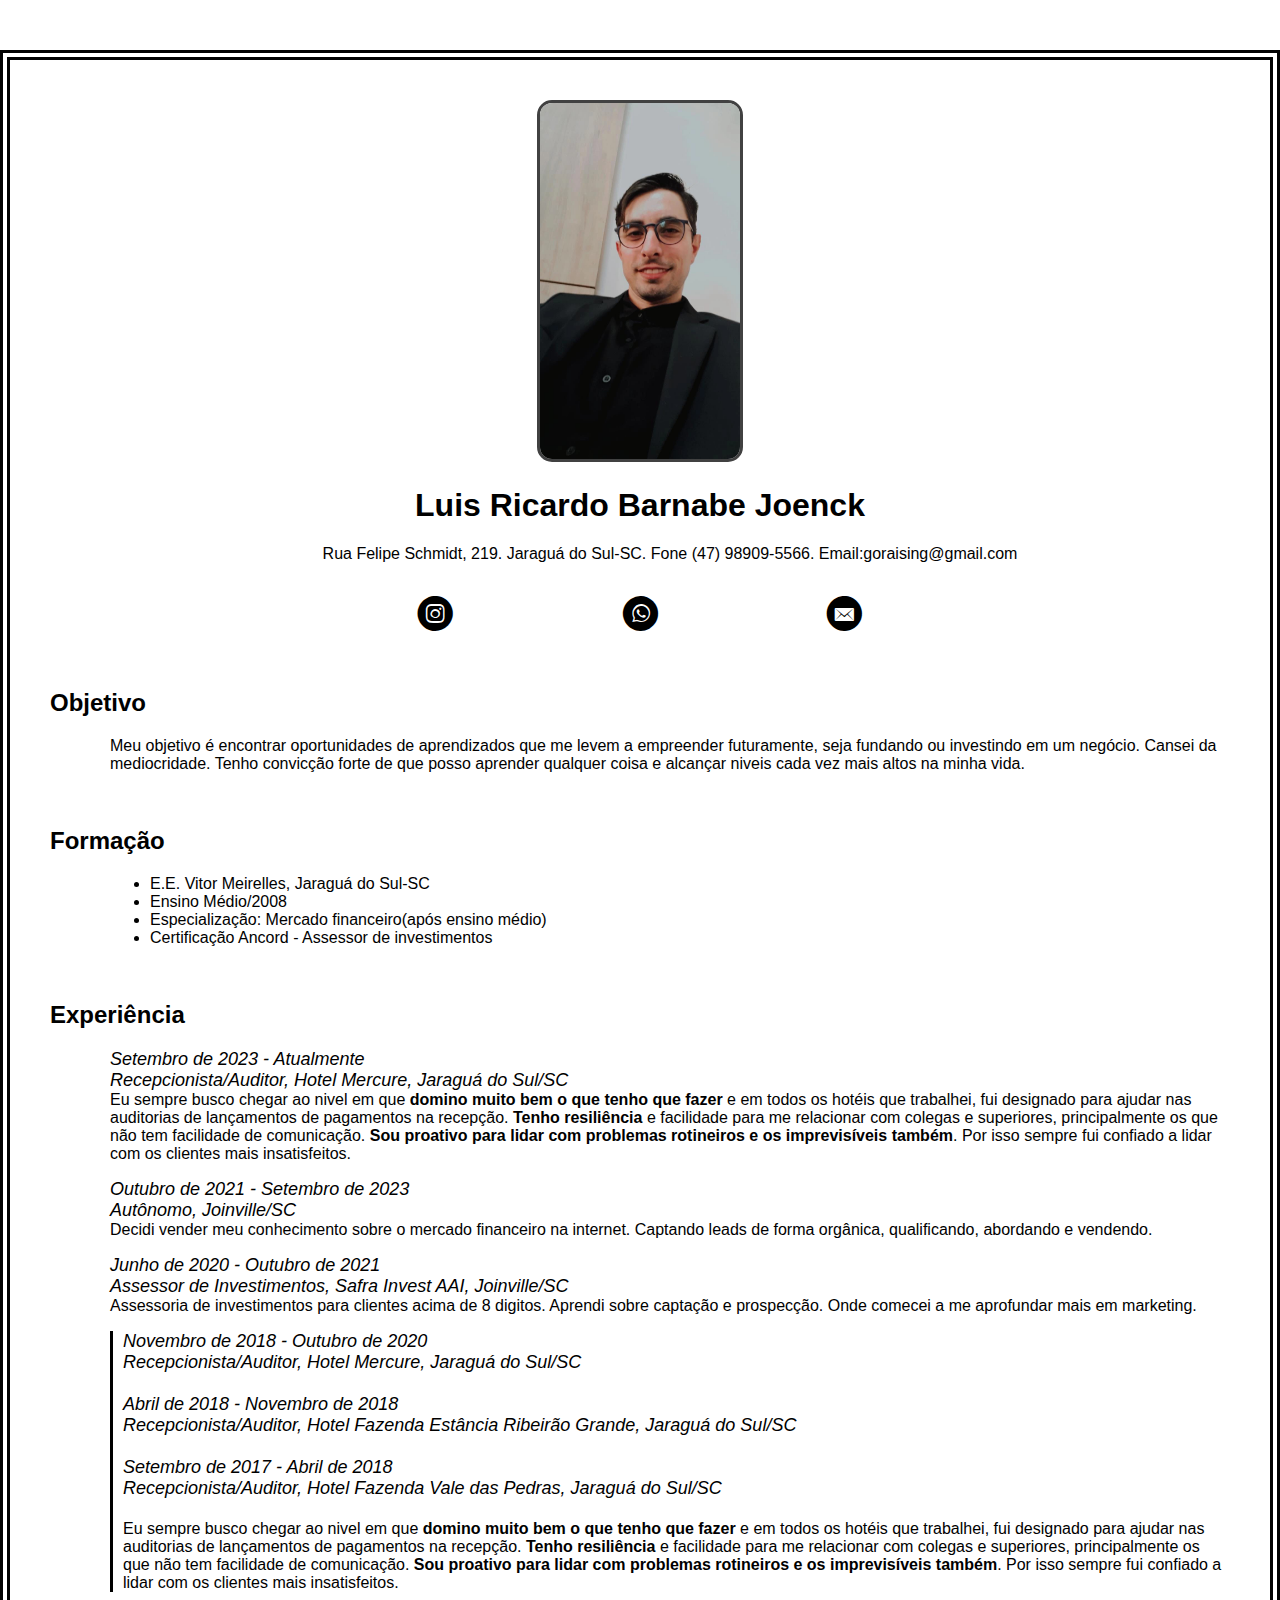
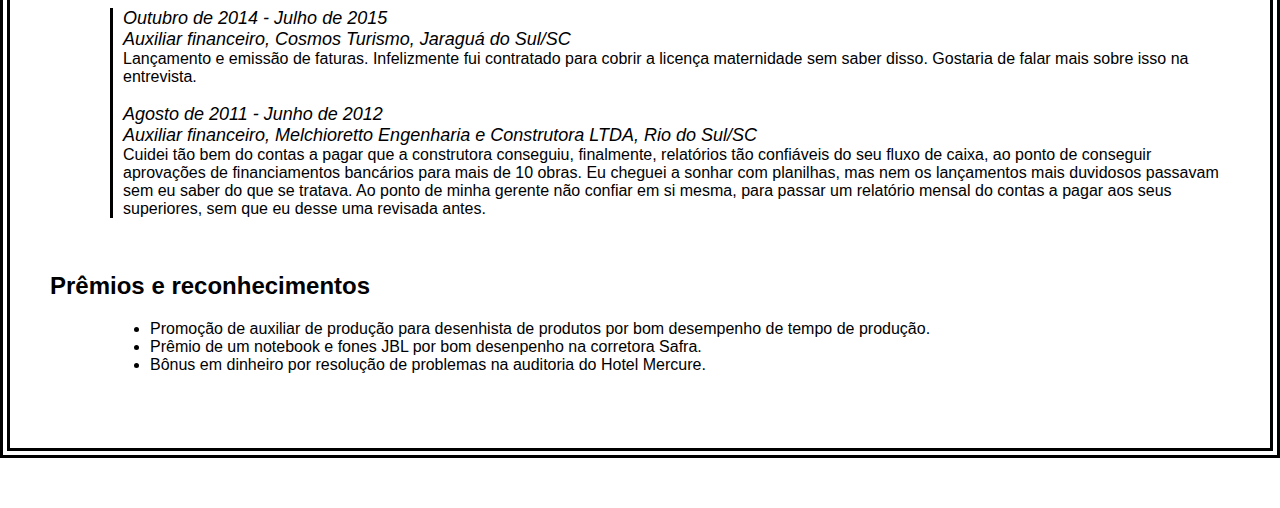
==== index.html @ d2e15ce0 "Update index.html" ====
<!DOCTYPE html>
<html lang="pt-br">

<head>
    <meta charset="utf-8">
    <title> Currículo Luis Joenck</title>
    <link rel="shortcut icon" href="img/IMG_20210819_153548_104.webp" type="image/x-icon">
    <link rel="stylesheet" href="style.css">
    <meta name="viewport" content="width=device-width">

</head>
<body>
    <section>
        <header>
            <img src="img/eu.jpeg" width="200px" class="foto">
            <h1>Luis Ricardo Barnabe Joenck</h1>
            <p class="centro">Rua Felipe Schmidt, 219. Jaraguá do Sul-SC. Fone (47) 98909-5566.
                Email:goraising@gmail.com</p>
        </header>
        <section class="boxicones">
            <div class="redes">
                <a href="https://www.instagram.com/luisjoenck/" class="icones" target="_blank">Q</a>

            </div>
            <div class="redes">
                <a href="https://api.whatsapp.com/send?phone=5547992904008&text=Ola Luis, acabei de ver seu currículo."
                    class="icones wpp" target="_blank">L</a>
            </div>
            <div class="redes">
                <a href="mailto:goraising@gmail.com?subject=Sobre%20seu%20curriculo%20em%20HTML." class="icones"
                    target="_blank">k</a>
            </div>
        </section>

        <h2>Objetivo</h2>
        <p>Meu objetivo é encontrar oportunidades de aprendizados que me levem a empreender futuramente, seja fundando ou investindo em um negócio. Cansei da mediocridade. Tenho convicção forte de que posso
        aprender qualquer coisa e alcançar niveis cada vez mais altos na minha vida.
        </p><br>

        <h2>Formação</h2>
        <p>
        <ul>
            <li>E.E. Vitor Meirelles, Jaraguá do Sul-SC</li>
            <li>Ensino Médio/2008</li>
            <li>Especialização: Mercado financeiro(após ensino médio)</li>
            <li>Certificação Ancord - Assessor de investimentos</li>
        </ul>
        </p><br>

        <h2>Experiência</h2>

        <p>
            <em>Setembro de 2023 - Atualmente<br>
             Recepcionista/Auditor, Hotel Mercure, Jaraguá do Sul/SC</em><br>
              Eu sempre busco chegar ao nivel em que <strong>domino muito bem o que tenho que fazer</strong> e em
                todos os hotéis que trabalhei, fui designado para ajudar nas auditorias de lançamentos de pagamentos na
                recepção.<strong> Tenho resiliência</strong> e facilidade para me relacionar com colegas e superiores,
                principalmente os que não tem facilidade de comunicação.<strong> Sou proativo para lidar com problemas
                    rotineiros e os imprevisíveis também</strong>. Por isso sempre fui confiado a lidar com os clientes
                mais insatisfeitos.
        </p>
        <p>
            <em>Outubro de 2021 - Setembro de 2023<br>
                Autônomo, Joinville/SC</em><br>
            Decidi vender meu conhecimento sobre o mercado financeiro na internet. Captando leads de forma orgânica,
            qualificando, abordando e vendendo.
        </p>
        <p>
            <em>Junho de 2020 - Outubro de 2021<br>
                Assessor de Investimentos, Safra Invest AAI, Joinville/SC</em><br>
            Assessoria de investimentos para clientes acima de 8 digitos. Aprendi sobre captação e prospecção. Onde
            comecei a me aprofundar mais em marketing.
        </p>
        <div class="boxhoteis">
            <p class="hoteis">
                <em>Novembro de 2018 - Outubro de 2020<br>
                    Recepcionista/Auditor, Hotel Mercure, Jaraguá do Sul/SC<br><br>
                    Abril de 2018 - Novembro de 2018<br>
                    Recepcionista/Auditor, Hotel Fazenda Estância Ribeirão Grande, Jaraguá do Sul/SC<br><br>
                    Setembro de 2017 - Abril de 2018<br>
                    Recepcionista/Auditor, Hotel Fazenda Vale das Pedras, Jaraguá do Sul/SC<br><br></em>
                Eu sempre busco chegar ao nivel em que <strong>domino muito bem o que tenho que fazer</strong> e em
                todos os hotéis que trabalhei, fui designado para ajudar nas auditorias de lançamentos de pagamentos na
                recepção.<strong> Tenho resiliência</strong> e facilidade para me relacionar com colegas e superiores,
                principalmente os que não tem facilidade de comunicação.<strong> Sou proativo para lidar com problemas
                    rotineiros e os imprevisíveis também</strong>. Por isso sempre fui confiado a lidar com os clientes
                mais insatisfeitos.
            </p>
        </div>
        <div class="boxfinanceiro">
            <p class="financeiro">
                <em>Outubro de 2014 - Julho de 2015<br>
                    Auxiliar financeiro, Cosmos Turismo, Jaraguá do Sul/SC</em><br>
                Lançamento e emissão de faturas. Infelizmente fui contratado para cobrir a licença maternidade sem saber
                disso. Gostaria de falar mais sobre isso na entrevista.<br><br>
                <em>Agosto de 2011 - Junho de 2012<br>
                    Auxiliar financeiro, Melchioretto Engenharia e Construtora LTDA, Rio do Sul/SC</em><br>
                Cuidei tão bem do contas a pagar que a construtora conseguiu, finalmente, relatórios tão confiáveis do
                seu fluxo de caixa, ao ponto de conseguir aprovações de financiamentos bancários para mais de 10 obras.
                Eu cheguei a sonhar com planilhas, mas nem os lançamentos mais duvidosos passavam sem eu saber do que se
                tratava. Ao ponto de minha gerente não confiar em si mesma, para passar um relatório mensal do contas a
                pagar aos seus superiores, sem que eu desse uma revisada antes.

            </p>
        </div>

        <br>
        <h2>Prêmios e reconhecimentos</h2>
        <p>
        <ul>

            <li>Promoção de auxiliar de produção para desenhista de produtos por bom desempenho de tempo de produção.
            </li>
            <li>Prêmio de um notebook e fones JBL por bom desenpenho na corretora Safra.</li>
            <li>Bônus em dinheiro por resolução de problemas na auditoria do Hotel Mercure.</li>

        </ul>

        </p>
    </section>
    <footer>
        <br>
    </footer>



</body>

</html>
---- style.css ----
@font-face {
    font-family: 'font-icones';
    src: url('font/Social-Media-Circled.otf') format('opentype');
}
body{
    margin-top:50px;
    margin-bottom: 50px;
    max-width: 900px;
    margin-left: auto;
    margin-right: auto;
    font-family: 'Bebas Neue', sans-serif;
    font-family: 'Caladea', serif;
    font-family: 'Nanum Myeongjo', serif;
    font-family: 'Ubuntu', sans-serif;
    border-style: double;
    border-width: 10px;
    padding: 40px;
    max-width: 1200px ;
}
.foto{
    border-radius: 15px;
    border: solid rgba(0, 0, 0, 0.747);
}
.foto:hover{
    width: 350px;
    box-shadow: 0 0 15px black;
}
header{
    text-align: center;
}
h1 {
    text-align: center;
}
.centro {
    text-align: center;
}
.boxicones{
    margin-bottom: 40px;
    margin-left: 200px;
    margin-right: 200px;
    height: 70px;
    display:flex;
    justify-content:space-evenly;
    align-items: center;
}
.redes {   
    display: inline-flex;
    font-family: 'font-icones';
    font-size: 30px;  
}
.icones {
    margin: 0px;
    padding: 0px;
    border: 0px;
    text-decoration: none;
    font-size: 35px;
    color: black;
}
.icones:hover{
    font-size: 50px;
    color: black;
    border-radius: 150%;
}
p {
    margin-left: 60px;
}
em{
    font-size: 18px;
    font-style: italic;
}
.boxhoteis{
    padding-left: 0;
}
.hoteis{
    text-align: left;
    border-left:solid;
    padding-left: 10px;
}
.boxfinanceiro{
    padding-left: 0;
}
.financeiro{
    text-align: left;
    border-left:solid;
    padding-left: 10px;
}
li {
    margin-left: 60px;
}
/*celulares*/
@media (max-width:450px){
    body {
        width: 400px;
        margin: 15px;
        border-style:double;
        display:inline-block;
        padding: 0px;
        text-align: center;
    }
    header {
        margin-top: 20px;
    }
       
    .foto {
        width: 100px;
        text-align: center;
    }
    h1 {
        margin-top: 20px;
        font-size:x-large;
        border:0;
        padding: 0;
    }
    .centro{
        font-size: small;
        margin-left: 20px;
        margin-right: 20px;
    }
    div {
        padding: 0;
    }
    h2 {
        text-align:left;
        margin-left: 30px;
        font-size: large;
    }
    p {
        text-align: left;
        margin-right: 30px;
        font-size:small;
    }
    li {
        text-align: left;
        margin-right: 30px;
        font-size: small;
    }

}
/* galaxie s10 */
@media (max-width:375px){
    body {
        width: 330px;
        display: inline-block;
    }
    h1 {
        font-size: x-large;
        margin-top: 10px;
    }
    .centro{
        font-size: small;
    }
    .redes {
        margin: 0px 10px;
    }
    .icones{
        width: 15px;
    }
    h2 {
        margin-left: 20px;
    }
    p {
        margin-left: 40px;
    }
    li {
        margin-left: 40px;
    }
}
/*tablets*/
@media (min-width:768px) and (max-width:1080px){
    body {
        margin: 40px 50px;
    }
    .foto {
        width: 250px;
    }
    h1 {
        font-size:40px;
    }
    .centro {
        font-size: large;
    }
    h2 {
        font-size: 30px;
    }
    p {
        font-size: large;
    }
    li {
        font-size: large;
    }
}
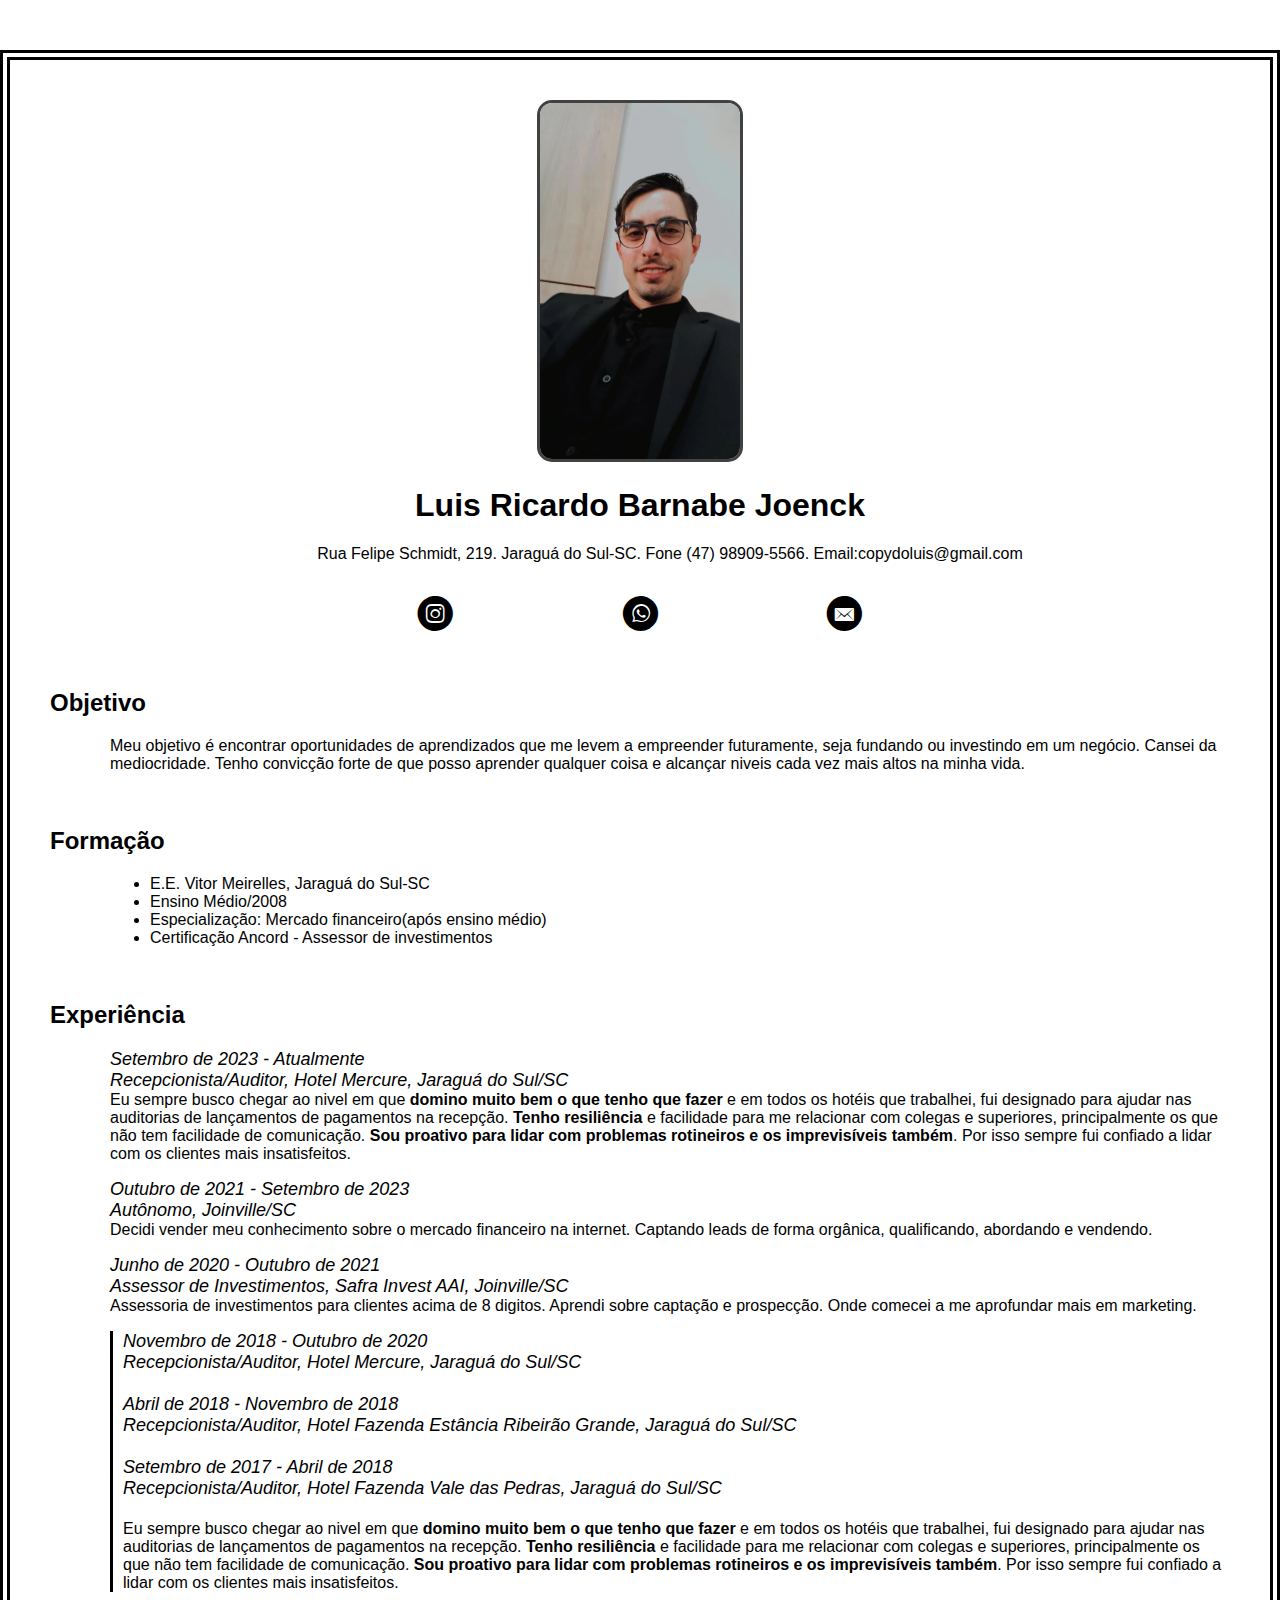
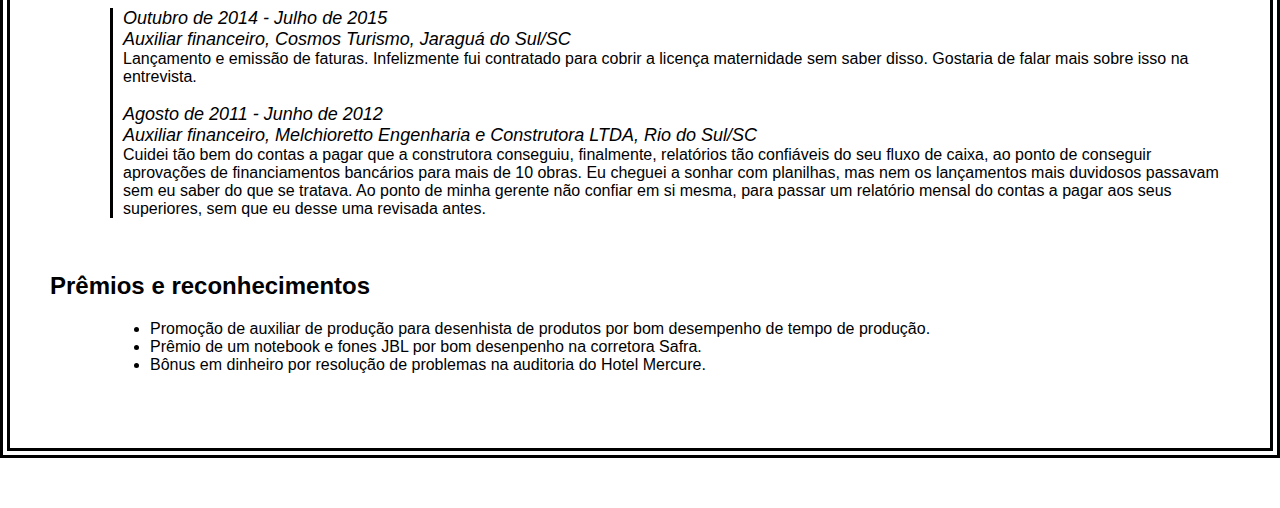
==== commit e57e2ad8: "Update index.html" ====
--- a/index.html
+++ b/index.html
@@ -15,7 +15,7 @@
             <img src="img/eu.jpeg" width="200px" class="foto">
             <h1>Luis Ricardo Barnabe Joenck</h1>
             <p class="centro">Rua Felipe Schmidt, 219. Jaraguá do Sul-SC. Fone (47) 98909-5566.
-                Email:goraising@gmail.com</p>
+                Email:copydoluis@gmail.com</p>
         </header>
         <section class="boxicones">
             <div class="redes">
@@ -23,11 +23,11 @@
 
             </div>
             <div class="redes">
-                <a href="https://api.whatsapp.com/send?phone=5547992904008&text=Ola Luis, acabei de ver seu currículo."
+                <a href="https://api.whatsapp.com/send?phone=5547989095566&text=Ola Luis, acabei de ver seu currículo."
                     class="icones wpp" target="_blank">L</a>
             </div>
             <div class="redes">
-                <a href="mailto:goraising@gmail.com?subject=Sobre%20seu%20curriculo%20em%20HTML." class="icones"
+                <a href="mailto:copydoluis@gmail.com?subject=Sobre%20seu%20curriculo%20em%20HTML." class="icones"
                     target="_blank">k</a>
             </div>
         </section>
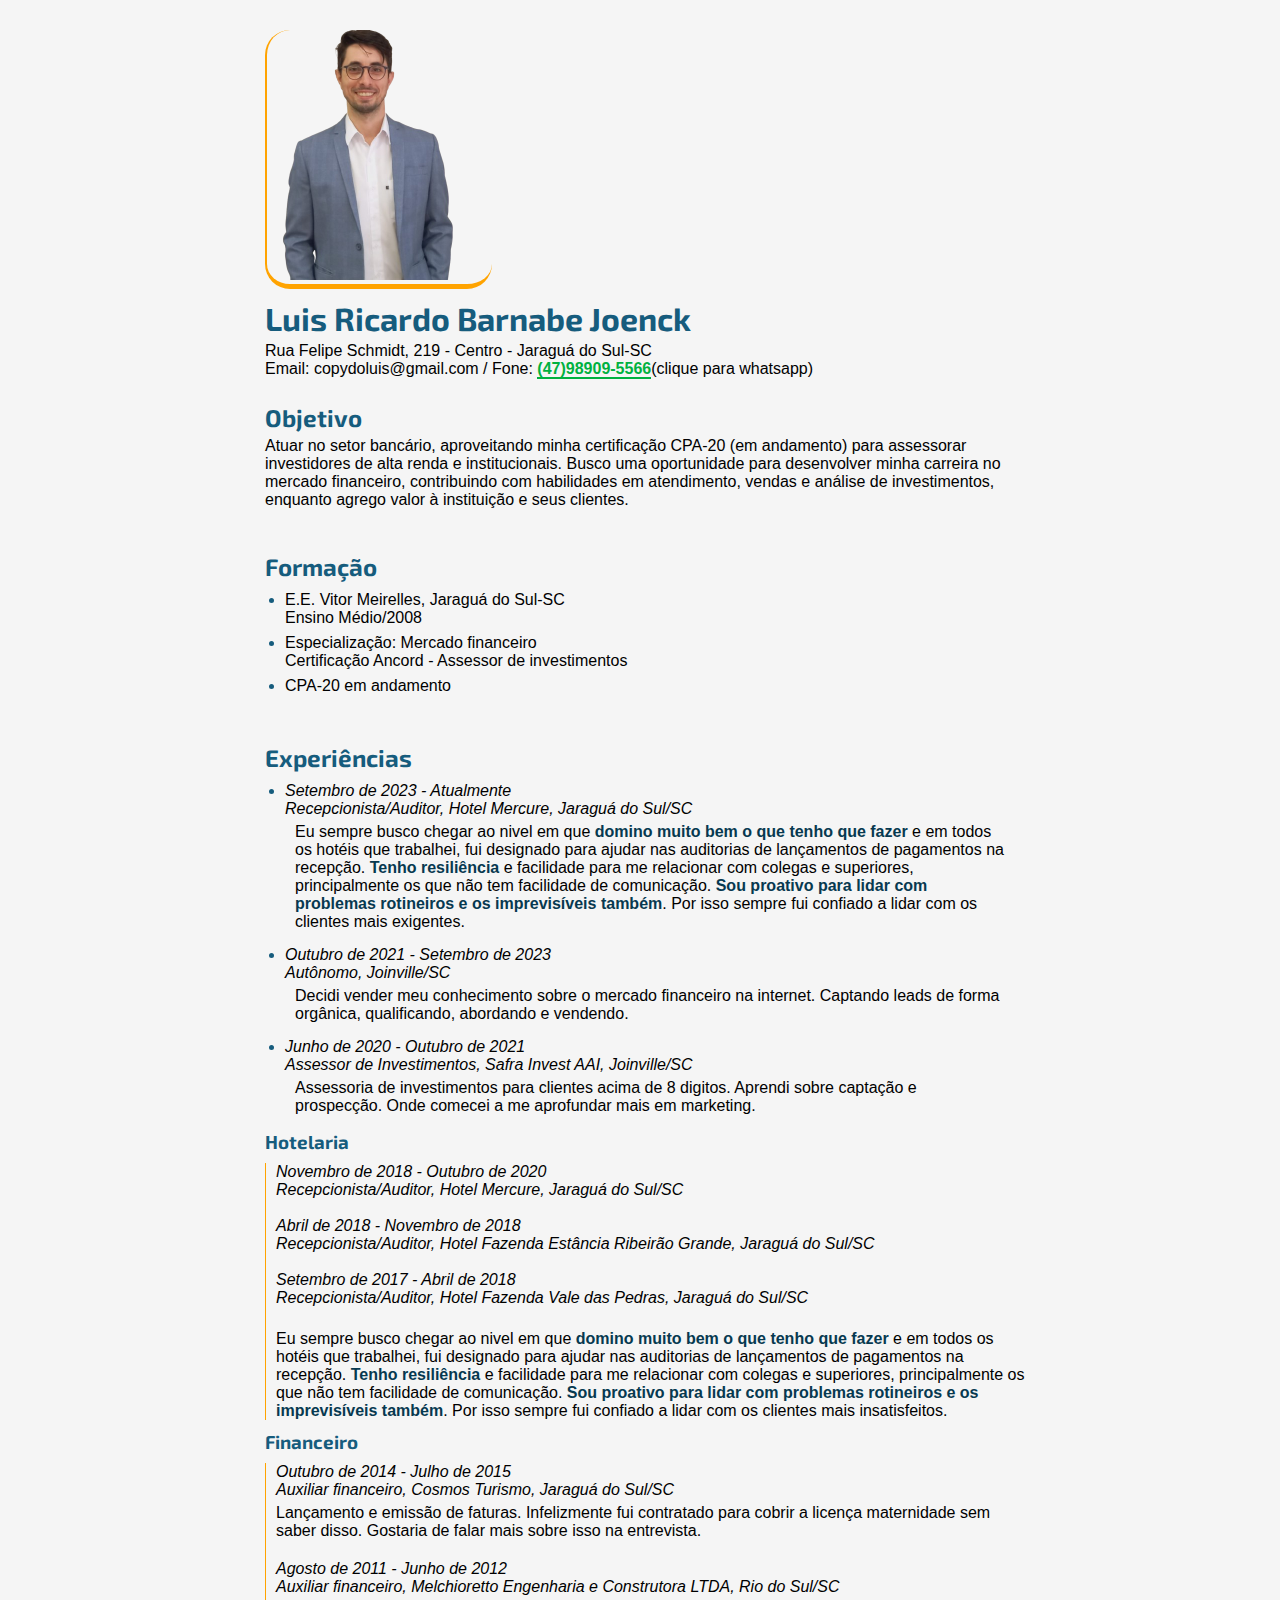
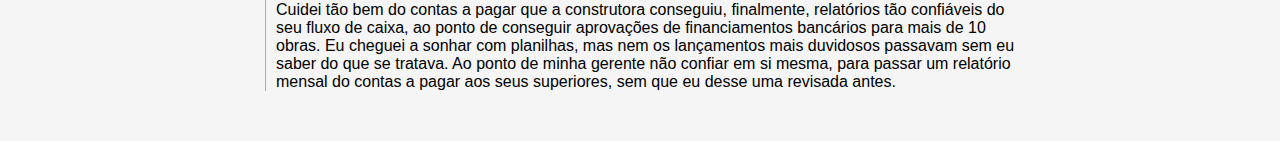
==== commit db1410f9: "Atualização do currículo no estilo viacredi" ====
--- a/index.html
+++ b/index.html
@@ -1,23 +1,23 @@
 <!DOCTYPE html>
 <html lang="pt-br">
-
 <head>
-    <meta charset="utf-8">
-    <title> Currículo Luis Joenck</title>
-    <link rel="shortcut icon" href="img/IMG_20210819_153548_104.webp" type="image/x-icon">
+    <meta charset="UTF-8">
+    <meta name="viewport" content="width=device-width, initial-scale=1.0">
+    <title>Curriculo</title>
     <link rel="stylesheet" href="style.css">
-    <meta name="viewport" content="width=device-width">
+    <link href="https://fonts.googleapis.com/css2?family=Exo+2:wght@400;700&display=swap" rel="stylesheet">
 
 </head>
 <body>
-    <section>
+    <section class="l-section">
         <header>
-            <img src="img/eu.jpeg" width="200px" class="foto">
+            <div class="box-img">
+                <img src="img/png-sem-fundo.png" class="foto-perfil">
+            </div>
             <h1>Luis Ricardo Barnabe Joenck</h1>
-            <p class="centro">Rua Felipe Schmidt, 219. Jaraguá do Sul-SC. Fone (47) 98909-5566.
-                Email:copydoluis@gmail.com</p>
+            <p>Rua Felipe Schmidt, 219 - Centro - Jaraguá do Sul-SC<br> Email: copydoluis@gmail.com / Fone: <strong> <a href="https://api.whatsapp.com/send/?phone=5547989095566" target="_blank">(47)98909-5566</a></strong>(clique para whatsapp)</p>
         </header>
-        <section class="boxicones">
+        <div class="box-icons"><!--Esta com display:none? Para impressão.-->
             <div class="redes">
                 <a href="https://www.instagram.com/luisjoenck/" class="icones" target="_blank">Q</a>
 
@@ -30,100 +30,119 @@
                 <a href="mailto:copydoluis@gmail.com?subject=Sobre%20seu%20curriculo%20em%20HTML." class="icones"
                     target="_blank">k</a>
             </div>
-        </section>
 
-        <h2>Objetivo</h2>
-        <p>Meu objetivo é encontrar oportunidades de aprendizados que me levem a empreender futuramente, seja fundando ou investindo em um negócio. Cansei da mediocridade. Tenho convicção forte de que posso
-        aprender qualquer coisa e alcançar niveis cada vez mais altos na minha vida.
-        </p><br>
+        </div>
+        <div class="objetivo">
+            <h2>Objetivo</h2>
+            <p>Atuar no setor bancário, aproveitando minha certificação CPA-20 (em andamento) para assessorar investidores de alta renda e institucionais. Busco uma oportunidade para desenvolver minha carreira no mercado financeiro, contribuindo com habilidades em atendimento, vendas e análise de investimentos, enquanto agrego valor à instituição e seus clientes.</p><br>
+        </div>
+        <div class="formacao">
+            <h2>Formação</h2>
+            <p>
+                <ul>
+                    <li>E.E. Vitor Meirelles, Jaraguá do Sul-SC<br> Ensino Médio/2008</li>
+                    <li>Especialização: Mercado financeiro<br>Certificação Ancord - Assessor de investimentos</li>
+                    <li>CPA-20 em andamento</li>
+                </ul>
 
-        <h2>Formação</h2>
-        <p>
-        <ul>
-            <li>E.E. Vitor Meirelles, Jaraguá do Sul-SC</li>
-            <li>Ensino Médio/2008</li>
-            <li>Especialização: Mercado financeiro(após ensino médio)</li>
-            <li>Certificação Ancord - Assessor de investimentos</li>
-        </ul>
-        </p><br>
+            </p>
+            <br>
+        </div>
+        
+        <div class="experiencias">
+            <h2>Experiências</h2>
+            <ul>
+                <li>
+                    <div>
+                        <p >
+                            <em>
+                                Setembro de 2023 - Atualmente<br>Recepcionista/Auditor, Hotel Mercure, Jaraguá do Sul/SC
+                            </em>
+                        </p>
+                        <p class="text-exp">
+                            Eu sempre busco chegar ao nivel em que <strong>domino muito bem o que tenho que fazer</strong> e em todos os hotéis que trabalhei, fui designado para ajudar nas auditorias de lançamentos de pagamentos na recepção.<strong> Tenho resiliência</strong> e facilidade para me relacionar com colegas e superiores, principalmente os que não tem facilidade de comunicação.<strong> Sou proativo para lidar com problemas rotineiros e os imprevisíveis também</strong>. Por isso sempre fui confiado a lidar com os clientes mais exigentes.
+                        </p>
+                    </div>
+                </li>
+                <li>
+                    <div>
+                        <p>
+                            <em>
+                                Outubro de 2021 - Setembro de 2023<br>
+                                Autônomo, Joinville/SC
+                            </em>
+                        </p>
+                        <p class="text-exp">
+                            Decidi vender meu conhecimento sobre o mercado financeiro na internet. Captando leads de forma orgânica,
+                            qualificando, abordando e vendendo.
+                        </p>
+                    </div>
+                </li>
+                <li>
+                    <div>
+                        <p>
+                            <em>
+                                Junho de 2020 - Outubro de 2021<br>
+                                Assessor de Investimentos, Safra Invest AAI, Joinville/SC
+                            </em>
+                        </p>
+                        <p class="text-exp">
+                            Assessoria de investimentos para clientes acima de 8 digitos. Aprendi sobre captação e prospecção. Onde
+                            comecei a me aprofundar mais em marketing.
+                        </p>
+                    </div>
+                </li>
+            </ul>
 
-        <h2>Experiência</h2>
-
-        <p>
-            <em>Setembro de 2023 - Atualmente<br>
-             Recepcionista/Auditor, Hotel Mercure, Jaraguá do Sul/SC</em><br>
-              Eu sempre busco chegar ao nivel em que <strong>domino muito bem o que tenho que fazer</strong> e em
+        <div><!--EXPERIENCIAS EM HOTELARIA-->
+            <h3>Hotelaria</h3>
+            <div class="border-left">
+                <em>
+                    Novembro de 2018 - Outubro de 2020<br>
+                    Recepcionista/Auditor, Hotel Mercure, Jaraguá do Sul/SC<br><br>
+                    Abril de 2018 - Novembro de 2018<br>
+                    Recepcionista/Auditor, Hotel Fazenda Estância Ribeirão Grande, Jaraguá do Sul/SC<br><br>
+                    Setembro de 2017 - Abril de 2018<br>
+                    Recepcionista/Auditor, Hotel Fazenda Vale das Pedras, Jaraguá do Sul/SC<br><br>
+                    
+                </em>
+                <p>
+                    Eu sempre busco chegar ao nivel em que <strong>domino muito bem o que tenho que fazer</strong> e em
                 todos os hotéis que trabalhei, fui designado para ajudar nas auditorias de lançamentos de pagamentos na
                 recepção.<strong> Tenho resiliência</strong> e facilidade para me relacionar com colegas e superiores,
                 principalmente os que não tem facilidade de comunicação.<strong> Sou proativo para lidar com problemas
                     rotineiros e os imprevisíveis também</strong>. Por isso sempre fui confiado a lidar com os clientes
                 mais insatisfeitos.
-        </p>
-        <p>
-            <em>Outubro de 2021 - Setembro de 2023<br>
-                Autônomo, Joinville/SC</em><br>
-            Decidi vender meu conhecimento sobre o mercado financeiro na internet. Captando leads de forma orgânica,
-            qualificando, abordando e vendendo.
-        </p>
-        <p>
-            <em>Junho de 2020 - Outubro de 2021<br>
-                Assessor de Investimentos, Safra Invest AAI, Joinville/SC</em><br>
-            Assessoria de investimentos para clientes acima de 8 digitos. Aprendi sobre captação e prospecção. Onde
-            comecei a me aprofundar mais em marketing.
-        </p>
-        <div class="boxhoteis">
-            <p class="hoteis">
-                <em>Novembro de 2018 - Outubro de 2020<br>
-                    Recepcionista/Auditor, Hotel Mercure, Jaraguá do Sul/SC<br><br>
-                    Abril de 2018 - Novembro de 2018<br>
-                    Recepcionista/Auditor, Hotel Fazenda Estância Ribeirão Grande, Jaraguá do Sul/SC<br><br>
-                    Setembro de 2017 - Abril de 2018<br>
-                    Recepcionista/Auditor, Hotel Fazenda Vale das Pedras, Jaraguá do Sul/SC<br><br></em>
-                Eu sempre busco chegar ao nivel em que <strong>domino muito bem o que tenho que fazer</strong> e em
-                todos os hotéis que trabalhei, fui designado para ajudar nas auditorias de lançamentos de pagamentos na
-                recepção.<strong> Tenho resiliência</strong> e facilidade para me relacionar com colegas e superiores,
-                principalmente os que não tem facilidade de comunicação.<strong> Sou proativo para lidar com problemas
-                    rotineiros e os imprevisíveis também</strong>. Por isso sempre fui confiado a lidar com os clientes
-                mais insatisfeitos.
-            </p>
+                </p>
+            </div>
         </div>
-        <div class="boxfinanceiro">
-            <p class="financeiro">
-                <em>Outubro de 2014 - Julho de 2015<br>
-                    Auxiliar financeiro, Cosmos Turismo, Jaraguá do Sul/SC</em><br>
-                Lançamento e emissão de faturas. Infelizmente fui contratado para cobrir a licença maternidade sem saber
-                disso. Gostaria de falar mais sobre isso na entrevista.<br><br>
-                <em>Agosto de 2011 - Junho de 2012<br>
-                    Auxiliar financeiro, Melchioretto Engenharia e Construtora LTDA, Rio do Sul/SC</em><br>
-                Cuidei tão bem do contas a pagar que a construtora conseguiu, finalmente, relatórios tão confiáveis do
-                seu fluxo de caixa, ao ponto de conseguir aprovações de financiamentos bancários para mais de 10 obras.
-                Eu cheguei a sonhar com planilhas, mas nem os lançamentos mais duvidosos passavam sem eu saber do que se
-                tratava. Ao ponto de minha gerente não confiar em si mesma, para passar um relatório mensal do contas a
-                pagar aos seus superiores, sem que eu desse uma revisada antes.
+        <div><!--EXPERIENCIAS NO FINANCEIRO-->
+            <h3>Financeiro</h3>
+            <div class="border-left financeiro">
+                <em>
+                    Outubro de 2014 - Julho de 2015<br>
+                    Auxiliar financeiro, Cosmos Turismo, Jaraguá do Sul/SC
+                </em>
+                <p>
+                    Lançamento e emissão de faturas. Infelizmente fui contratado para cobrir a licença maternidade sem saber
+                    disso. Gostaria de falar mais sobre isso na entrevista.
+                </p>
+                <em>
+                    Agosto de 2011 - Junho de 2012<br>
+                    Auxiliar financeiro, Melchioretto Engenharia e Construtora LTDA, Rio do Sul/SC
+                </em>
+                <p>
+                    Cuidei tão bem do contas a pagar que a construtora conseguiu, finalmente, relatórios tão confiáveis do
+                    seu fluxo de caixa, ao ponto de conseguir aprovações de financiamentos bancários para mais de 10 obras.
+                    Eu cheguei a sonhar com planilhas, mas nem os lançamentos mais duvidosos passavam sem eu saber do que se
+                    tratava. Ao ponto de minha gerente não confiar em si mesma, para passar um relatório mensal do contas a
+                    pagar aos seus superiores, sem que eu desse uma revisada antes.
+                </p>
 
-            </p>
+            </div>
         </div>
 
-        <br>
-        <h2>Prêmios e reconhecimentos</h2>
-        <p>
-        <ul>
-
-            <li>Promoção de auxiliar de produção para desenhista de produtos por bom desempenho de tempo de produção.
-            </li>
-            <li>Prêmio de um notebook e fones JBL por bom desenpenho na corretora Safra.</li>
-            <li>Bônus em dinheiro por resolução de problemas na auditoria do Hotel Mercure.</li>
-
-        </ul>
-
-        </p>
     </section>
-    <footer>
-        <br>
-    </footer>
-
-
-
+    
 </body>
-
-</html>
+</html>--- a/style.css
+++ b/style.css
@@ -1,192 +1,108 @@
+/*---------- BASE ----------*/
 
-@font-face {
-    font-family: 'font-icones';
-    src: url('font/Social-Media-Circled.otf') format('opentype');
+*{
+    margin: 0;
+    padding: 0;
+    box-sizing: border-box;
+}
+html, body{
+    width: 100%;
+    height: auto;
 }
 body{
-    margin-top:50px;
-    margin-bottom: 50px;
-    max-width: 900px;
+    font-family: 'Roboto', sans-serif;
+    background-color: #f5f5f5;
     margin-left: auto;
     margin-right: auto;
     font-family: 'Bebas Neue', sans-serif;
     font-family: 'Caladea', serif;
     font-family: 'Nanum Myeongjo', serif;
     font-family: 'Ubuntu', sans-serif;
-    border-style: double;
-    border-width: 10px;
-    padding: 40px;
-    max-width: 1200px ;
+    display: flex;
+    flex-direction: column;
+    align-items: center;
 }
-.foto{
-    border-radius: 15px;
-    border: solid rgba(0, 0, 0, 0.747);
-}
-.foto:hover{
-    width: 350px;
-    box-shadow: 0 0 15px black;
+section{
+    width: 95%;
+    padding: 20px;
+    display: flex;
+    flex-direction: column;
+    margin-left: 10px;
 }
 header{
-    text-align: center;
+    margin-bottom: 10px;
 }
-h1 {
-    text-align: center;
+div{
+    margin:10px 0;
 }
-.centro {
-    text-align: center;
+p{
+    margin: 5px 0;
 }
-.boxicones{
-    margin-bottom: 40px;
-    margin-left: 200px;
-    margin-right: 200px;
-    height: 70px;
-    display:flex;
-    justify-content:space-evenly;
-    align-items: center;
+ul{
+    margin: 10px 20px;
 }
-.redes {   
-    display: inline-flex;
-    font-family: 'font-icones';
-    font-size: 30px;  
+h1, h2, h3{
+    font-family: "Exo 2", sans-serif;
+    color: rgb(22, 92, 125);
 }
-.icones {
-    margin: 0px;
-    padding: 0px;
-    border: 0px;
+a{
     text-decoration: none;
-    font-size: 35px;
-    color: black;
+    color: rgb(0, 177, 64);
+    border-bottom: solid 2px rgb(0, 177, 64);
 }
-.icones:hover{
-    font-size: 50px;
-    color: black;
-    border-radius: 150%;
+li::marker{
+    color: rgb(22, 92, 125);;
 }
-p {
-    margin-left: 60px;
+strong{
+    color: rgb(7, 57, 80)
 }
-em{
-    font-size: 18px;
-    font-style: italic;
+
+
+/*---------- LAYOUT ----------*/
+.l-section{
+    max-width: 800px;
 }
-.boxhoteis{
-    padding-left: 0;
+.box-icons{
+    display: none;
+    flex-direction: row;
 }
-.hoteis{
-    text-align: left;
-    border-left:solid;
+.redes{
+    padding: 10px;
+}
+.formacao li{
+    margin-bottom: 7px;
+}
+.box-img{
+    width: fit-content;
+    border-left: solid 2px  rgb(255, 163, 0);
+    border-bottom: solid 5px  rgb(255, 163, 0);
+    border-bottom-left-radius: 25px;
+    border-top-left-radius: 25px;
+    border-bottom-right-radius: 25px;
+}
+.foto-perfil{
+    margin-left: -25px;
+    width: 250px;
+    height: auto;
+}
+.experiencias li{
+    margin-bottom: 15px;
+}
+.text-exp{
     padding-left: 10px;
 }
-.boxfinanceiro{
-    padding-left: 0;
-}
-.financeiro{
-    text-align: left;
-    border-left:solid;
+.border-left{
+    border-left: solid 1px rgb(255, 163, 0);
     padding-left: 10px;
 }
-li {
-    margin-left: 60px;
+.financeiro p{
+    margin-bottom: 20px;
 }
-/*celulares*/
-@media (max-width:450px){
-    body {
-        width: 400px;
-        margin: 15px;
-        border-style:double;
-        display:inline-block;
-        padding: 0px;
-        text-align: center;
-    }
-    header {
-        margin-top: 20px;
-    }
-       
-    .foto {
-        width: 100px;
-        text-align: center;
-    }
-    h1 {
-        margin-top: 20px;
-        font-size:x-large;
-        border:0;
-        padding: 0;
-    }
-    .centro{
-        font-size: small;
-        margin-left: 20px;
-        margin-right: 20px;
-    }
-    div {
-        padding: 0;
-    }
-    h2 {
-        text-align:left;
-        margin-left: 30px;
-        font-size: large;
-    }
-    p {
-        text-align: left;
-        margin-right: 30px;
-        font-size:small;
-    }
-    li {
-        text-align: left;
-        margin-right: 30px;
-        font-size: small;
-    }
+/*---------- MODULE ----------*/
 
-}
-/* galaxie s10 */
-@media (max-width:375px){
-    body {
-        width: 330px;
-        display: inline-block;
-    }
-    h1 {
-        font-size: x-large;
-        margin-top: 10px;
-    }
-    .centro{
-        font-size: small;
-    }
-    .redes {
-        margin: 0px 10px;
-    }
-    .icones{
-        width: 15px;
-    }
-    h2 {
-        margin-left: 20px;
-    }
-    p {
-        margin-left: 40px;
-    }
-    li {
-        margin-left: 40px;
-    }
-}
-/*tablets*/
-@media (min-width:768px) and (max-width:1080px){
-    body {
-        margin: 40px 50px;
-    }
-    .foto {
-        width: 250px;
-    }
-    h1 {
-        font-size:40px;
-    }
-    .centro {
-        font-size: large;
-    }
-    h2 {
-        font-size: 30px;
-    }
-    p {
-        font-size: large;
-    }
-    li {
-        font-size: large;
-    }
-}
+/*---------- STATE ----------*/
+a:visited {
+    color: rgb(0, 177, 64); /* Mantém a mesma cor mesmo após o clique */
+  }
+
+/*---------- THEME ----------*/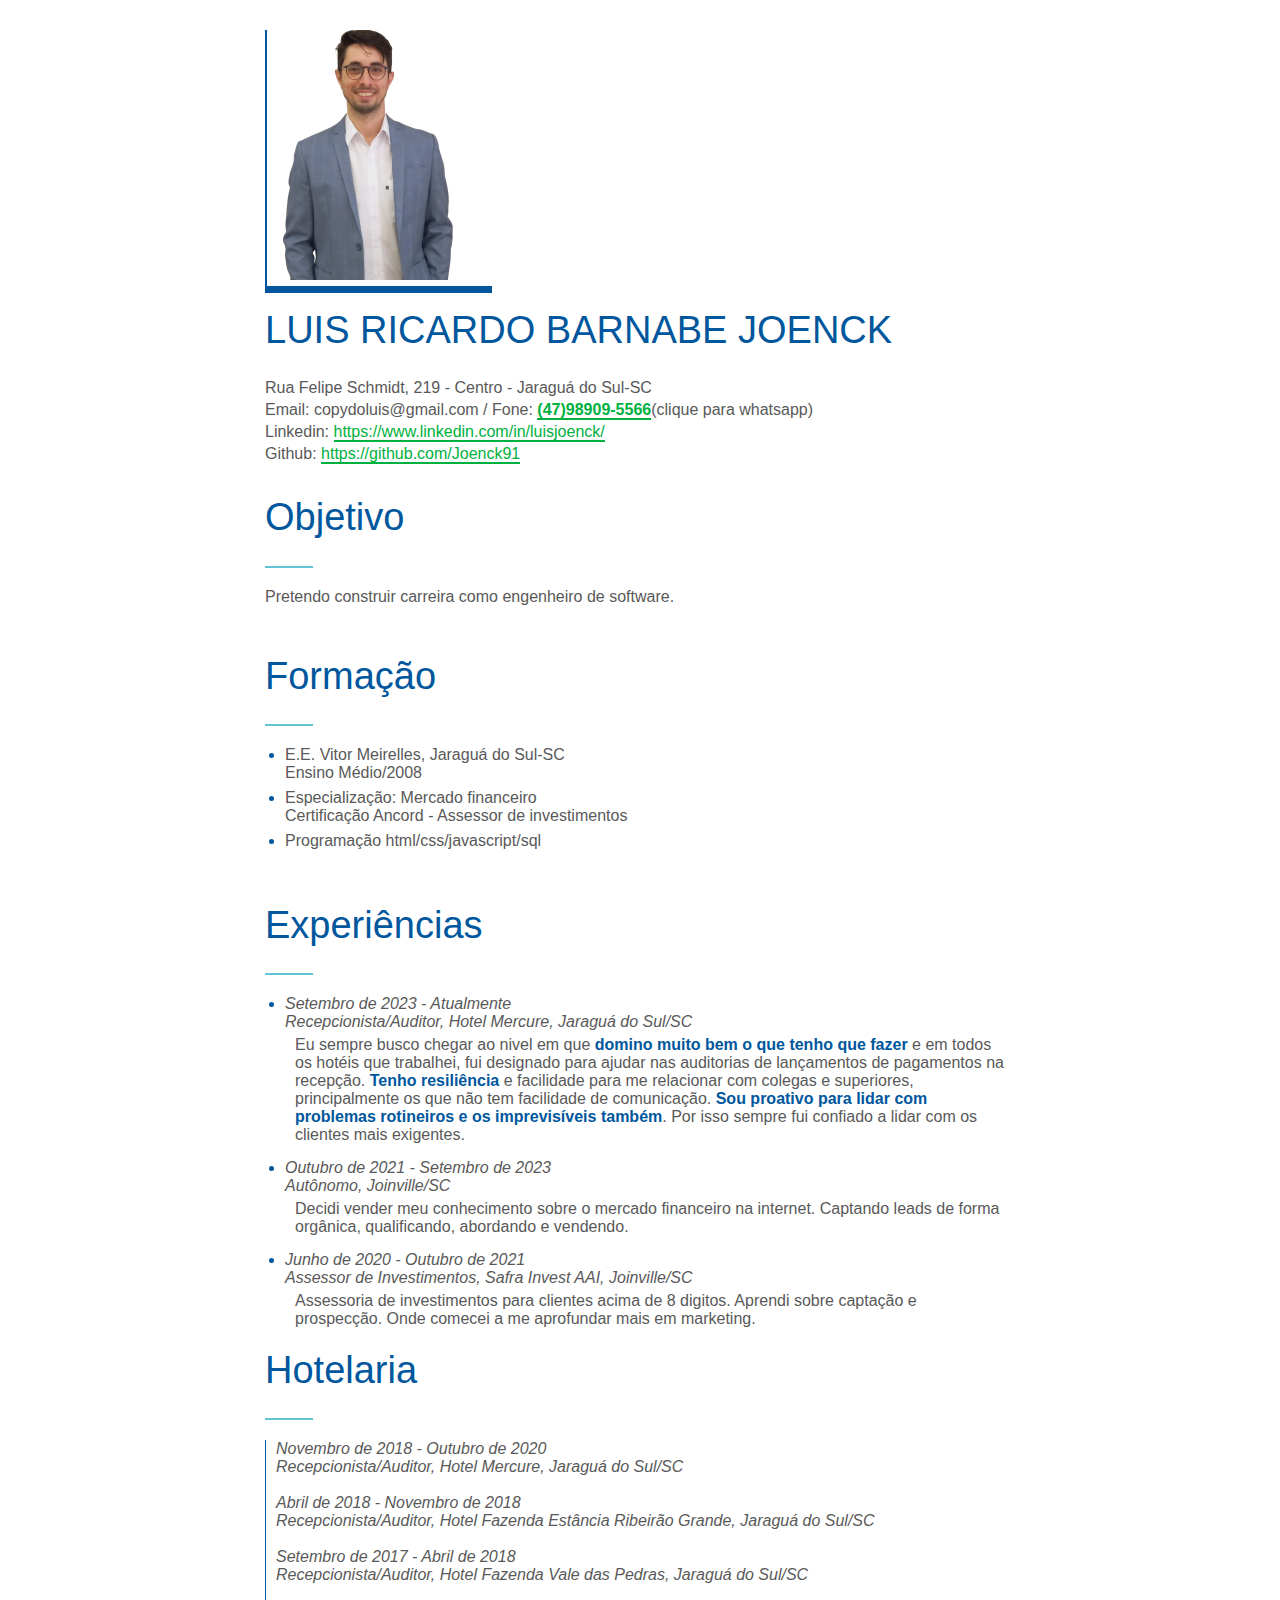
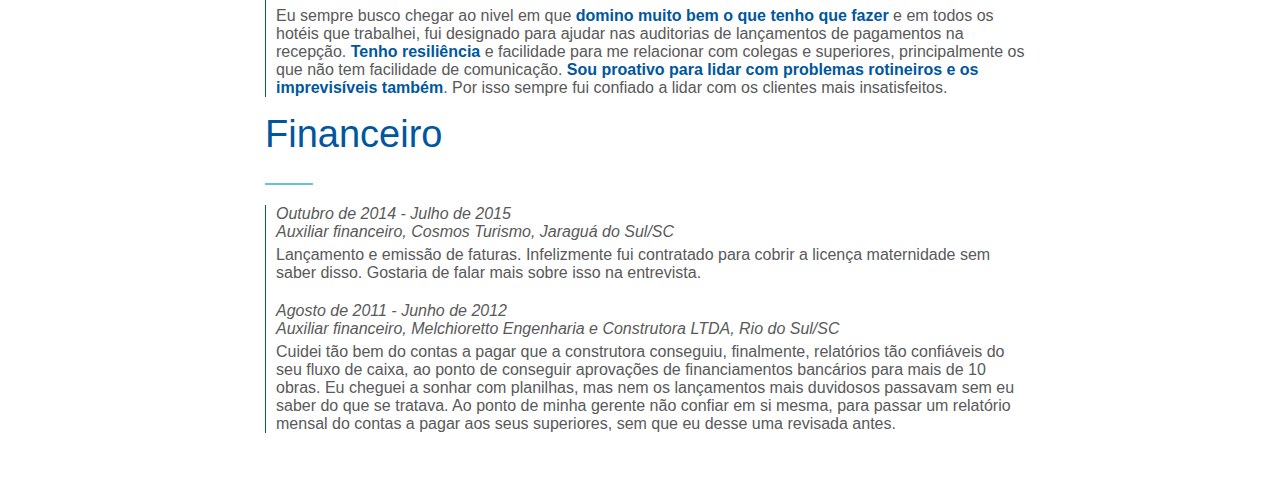
==== commit 8a504311: "update" ====
--- a/index.html
+++ b/index.html
@@ -14,8 +14,8 @@
             <div class="box-img">
                 <img src="img/png-sem-fundo.png" class="foto-perfil">
             </div>
-            <h1>Luis Ricardo Barnabe Joenck</h1>
-            <p>Rua Felipe Schmidt, 219 - Centro - Jaraguá do Sul-SC<br> Email: copydoluis@gmail.com / Fone: <strong> <a href="https://api.whatsapp.com/send/?phone=5547989095566" target="_blank">(47)98909-5566</a></strong>(clique para whatsapp)</p>
+            <h1>LUIS RICARDO BARNABE JOENCK</h1>
+            <p>Rua Felipe Schmidt, 219 - Centro - Jaraguá do Sul-SC<br> Email: copydoluis@gmail.com / Fone: <strong> <a href="https://api.whatsapp.com/send/?phone=5547989095566" target="_blank">(47)98909-5566</a></strong>(clique para whatsapp)<br>Linkedin: <a href="https://www.linkedin.com/in/luisjoenck/" target="_blank">https://www.linkedin.com/in/luisjoenck/</a><br>Github: <a href="https://github.com/Joenck91" target="_blank">https://github.com/Joenck91</a></p>
         </header>
         <div class="box-icons"><!--Esta com display:none? Para impressão.-->
             <div class="redes">
@@ -34,7 +34,7 @@
         </div>
         <div class="objetivo">
             <h2>Objetivo</h2>
-            <p>Atuar no setor bancário, aproveitando minha certificação CPA-20 (em andamento) para assessorar investidores de alta renda e institucionais. Busco uma oportunidade para desenvolver minha carreira no mercado financeiro, contribuindo com habilidades em atendimento, vendas e análise de investimentos, enquanto agrego valor à instituição e seus clientes.</p><br>
+            <p>Pretendo construir carreira como engenheiro de software.</p><br>
         </div>
         <div class="formacao">
             <h2>Formação</h2>
@@ -42,7 +42,7 @@
                 <ul>
                     <li>E.E. Vitor Meirelles, Jaraguá do Sul-SC<br> Ensino Médio/2008</li>
                     <li>Especialização: Mercado financeiro<br>Certificação Ancord - Assessor de investimentos</li>
-                    <li>CPA-20 em andamento</li>
+                    <li>Programação html/css/javascript/sql</li>
                 </ul>
 
             </p>
--- a/style.css
+++ b/style.css
@@ -1,4 +1,18 @@
 /*---------- BASE ----------*/
+@font-face {
+    font-family: "Ionicons";
+    src: url(https://static.weg.net/news/fonts/ionicons/ionicons.eot?v=1.5.2);
+    src: url(https://static.weg.net/news/fonts/ionicons/ionicons.eot?v=1.5.2#iefix) format("embedded-opentype"),url(https://static.weg.net/news/fonts/ionicons/ionicons.ttf?v=1.5.2) format("truetype"),url(https://static.weg.net/news/fonts/ionicons/ionicons.woff?v=1.5.2) format("woff"),url(https://static.weg.net/news/fonts/ionicons/ionicons.svg?v=1.5.2#Ionicons) format("svg");
+    font-weight: 400;
+    font-style: normal
+}
+@font-face {
+    font-family: 'FontAwesome';
+    src: url(https://static.weg.net/news/fonts/fontawesome/fontawesome-webfont.eot?v=4.2.0);
+    src: url(https://static.weg.net/news/fonts/fontawesome/fontawesome-webfont.eot?#iefix&v=4.2.0) format("embedded-opentype"),url(https://static.weg.net/news/fonts/fontawesome/fontawesome-webfont.woff?v=4.2.0) format("woff"),url(https://static.weg.net/news/fonts/fontawesome/fontawesome-webfont.ttf?v=4.2.0) format("truetype"),url(https://static.weg.net/news/fonts/fontawesome/fontawesome-webfont.svg?v=4.2.0#fontawesomeregular) format("svg");
+    font-weight: 400;
+    font-style: normal
+}
 
 *{
     margin: 0;
@@ -11,16 +25,13 @@
 }
 body{
     font-family: 'Roboto', sans-serif;
-    background-color: #f5f5f5;
+    background-color: #fff;
     margin-left: auto;
     margin-right: auto;
-    font-family: 'Bebas Neue', sans-serif;
-    font-family: 'Caladea', serif;
-    font-family: 'Nanum Myeongjo', serif;
-    font-family: 'Ubuntu', sans-serif;
     display: flex;
     flex-direction: column;
     align-items: center;
+    color: #595959;
 }
 section{
     width: 95%;
@@ -31,6 +42,7 @@
 }
 header{
     margin-bottom: 10px;
+    line-height: 22px;
 }
 div{
     margin:10px 0;
@@ -42,8 +54,13 @@
     margin: 10px 20px;
 }
 h1, h2, h3{
-    font-family: "Exo 2", sans-serif;
-    color: rgb(22, 92, 125);
+    font-family: "Roboto", sans-serif;
+    color: #00579d;
+    line-height: 44px;
+    margin: 0 0 20px;
+    font-size: 38px;
+    font-weight: 300;
+    line-height: 1.42857;
 }
 a{
     text-decoration: none;
@@ -51,16 +68,24 @@
     border-bottom: solid 2px rgb(0, 177, 64);
 }
 li::marker{
-    color: rgb(22, 92, 125);;
+    color: #00579d;;
 }
 strong{
-    color: rgb(7, 57, 80)
+    color: #00579d;
 }
 
 
 /*---------- LAYOUT ----------*/
 .l-section{
     max-width: 800px;
+}
+h3::after, h2::after{
+    background-color: #64c3d5;
+    content: "";
+    display: block;
+    height: 2px;
+    margin-top: 21px;
+    width: 48px;
 }
 .box-icons{
     display: none;
@@ -74,11 +99,8 @@
 }
 .box-img{
     width: fit-content;
-    border-left: solid 2px  rgb(255, 163, 0);
-    border-bottom: solid 5px  rgb(255, 163, 0);
-    border-bottom-left-radius: 25px;
-    border-top-left-radius: 25px;
-    border-bottom-right-radius: 25px;
+    border-left: solid 2px  #00579d;
+    border-bottom: solid 7px  #00579d;
 }
 .foto-perfil{
     margin-left: -25px;
@@ -92,7 +114,7 @@
     padding-left: 10px;
 }
 .border-left{
-    border-left: solid 1px rgb(255, 163, 0);
+    border-left: solid 1px #00579d;
     padding-left: 10px;
 }
 .financeiro p{
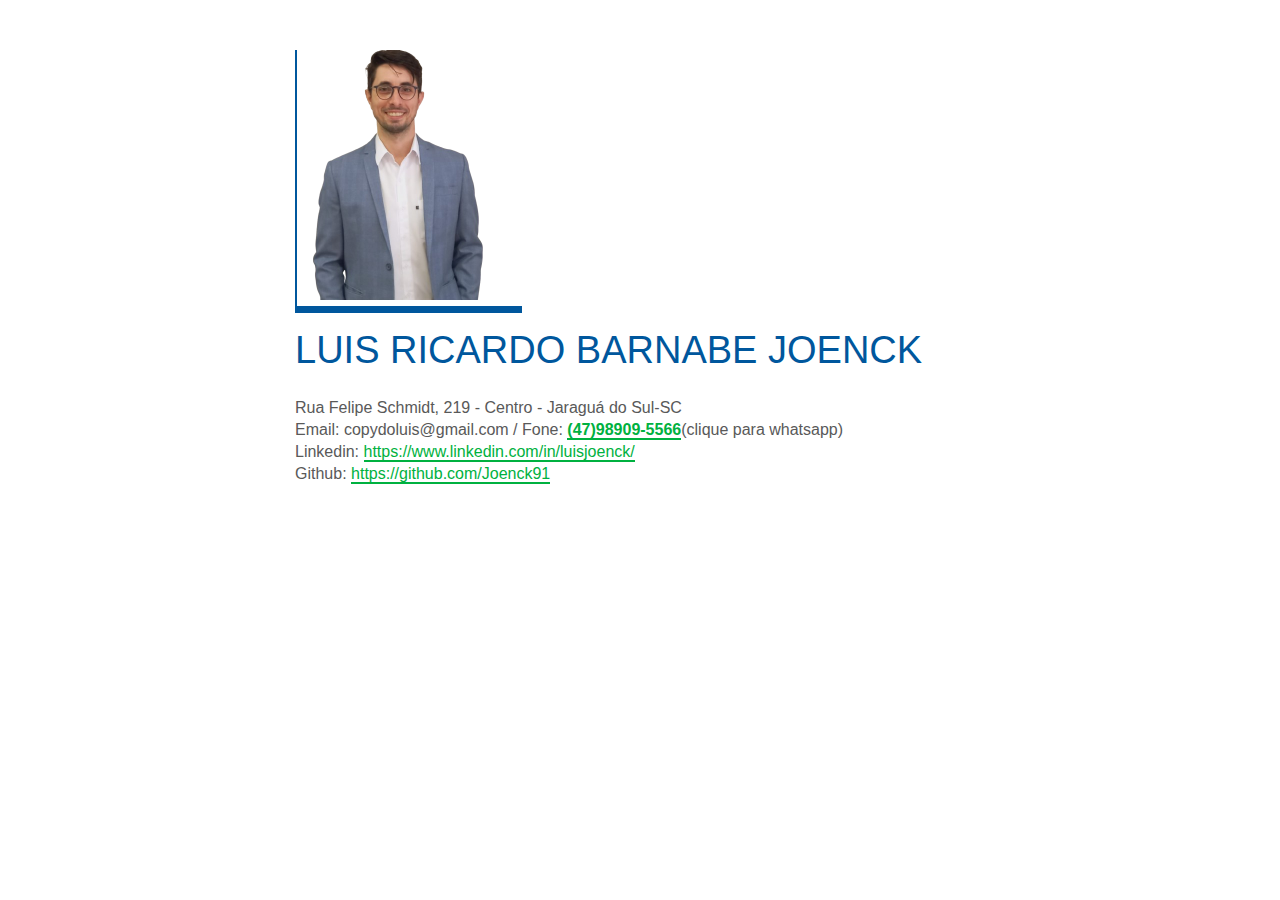
==== commit 21d636b7: "update" ====
--- a/index.html
+++ b/index.html
@@ -4,11 +4,16 @@
     <meta charset="UTF-8">
     <meta name="viewport" content="width=device-width, initial-scale=1.0">
     <title>Curriculo</title>
+    <meta charset="UTF-8">
+    <meta name="viewport" content="width=device-width, initial-scale=1.0">
+    <title>Curriculo</title>
     <link rel="stylesheet" href="style.css">
+    <link href="https://fonts.googleapis.com/css2?family=Exo+2:wght@400;700&display=swap" rel="stylesheet">
     <link href="https://fonts.googleapis.com/css2?family=Exo+2:wght@400;700&display=swap" rel="stylesheet">
 
 </head>
 <body>
+    <section class="l-section">
     <section class="l-section">
         <header>
             <div class="box-img">
@@ -17,6 +22,7 @@
             <h1>LUIS RICARDO BARNABE JOENCK</h1>
             <p>Rua Felipe Schmidt, 219 - Centro - Jaraguá do Sul-SC<br> Email: copydoluis@gmail.com / Fone: <strong> <a href="https://api.whatsapp.com/send/?phone=5547989095566" target="_blank">(47)98909-5566</a></strong>(clique para whatsapp)<br>Linkedin: <a href="https://www.linkedin.com/in/luisjoenck/" target="_blank">https://www.linkedin.com/in/luisjoenck/</a><br>Github: <a href="https://github.com/Joenck91" target="_blank">https://github.com/Joenck91</a></p>
         </header>
+        <div class="box-icons"><!--Esta com display:none? Para impressão.-->
         <div class="box-icons"><!--Esta com display:none? Para impressão.-->
             <div class="redes">
                 <a href="https://www.instagram.com/luisjoenck/" class="icones" target="_blank">Q</a>
@@ -108,6 +114,11 @@
                 </em>
                 <p>
                     Eu sempre busco chegar ao nivel em que <strong>domino muito bem o que tenho que fazer</strong> e em
+                    Recepcionista/Auditor, Hotel Fazenda Vale das Pedras, Jaraguá do Sul/SC<br><br>
+                    
+                </em>
+                <p>
+                    Eu sempre busco chegar ao nivel em que <strong>domino muito bem o que tenho que fazer</strong> e em
                 todos os hotéis que trabalhei, fui designado para ajudar nas auditorias de lançamentos de pagamentos na
                 recepção.<strong> Tenho resiliência</strong> e facilidade para me relacionar com colegas e superiores,
                 principalmente os que não tem facilidade de comunicação.<strong> Sou proativo para lidar com problemas
@@ -140,9 +151,37 @@
                 </p>
 
             </div>
+                </p>
+            </div>
+        </div>
+        <div><!--EXPERIENCIAS NO FINANCEIRO-->
+            <h3>Financeiro</h3>
+            <div class="border-left financeiro">
+                <em>
+                    Outubro de 2014 - Julho de 2015<br>
+                    Auxiliar financeiro, Cosmos Turismo, Jaraguá do Sul/SC
+                </em>
+                <p>
+                    Lançamento e emissão de faturas. Infelizmente fui contratado para cobrir a licença maternidade sem saber
+                    disso. Gostaria de falar mais sobre isso na entrevista.
+                </p>
+                <em>
+                    Agosto de 2011 - Junho de 2012<br>
+                    Auxiliar financeiro, Melchioretto Engenharia e Construtora LTDA, Rio do Sul/SC
+                </em>
+                <p>
+                    Cuidei tão bem do contas a pagar que a construtora conseguiu, finalmente, relatórios tão confiáveis do
+                    seu fluxo de caixa, ao ponto de conseguir aprovações de financiamentos bancários para mais de 10 obras.
+                    Eu cheguei a sonhar com planilhas, mas nem os lançamentos mais duvidosos passavam sem eu saber do que se
+                    tratava. Ao ponto de minha gerente não confiar em si mesma, para passar um relatório mensal do contas a
+                    pagar aos seus superiores, sem que eu desse uma revisada antes.
+                </p>
+
+            </div>
         </div>
 
     </section>
     
+    
 </body>
 </html>--- a/style.css
+++ b/style.css
@@ -13,7 +13,6 @@
     font-weight: 400;
     font-style: normal
 }
-
 *{
     margin: 0;
     padding: 0;
@@ -97,6 +96,9 @@
 .formacao li{
     margin-bottom: 7px;
 }
+.formacao li{
+    margin-bottom: 7px;
+}
 .box-img{
     width: fit-content;
     border-left: solid 2px  #00579d;
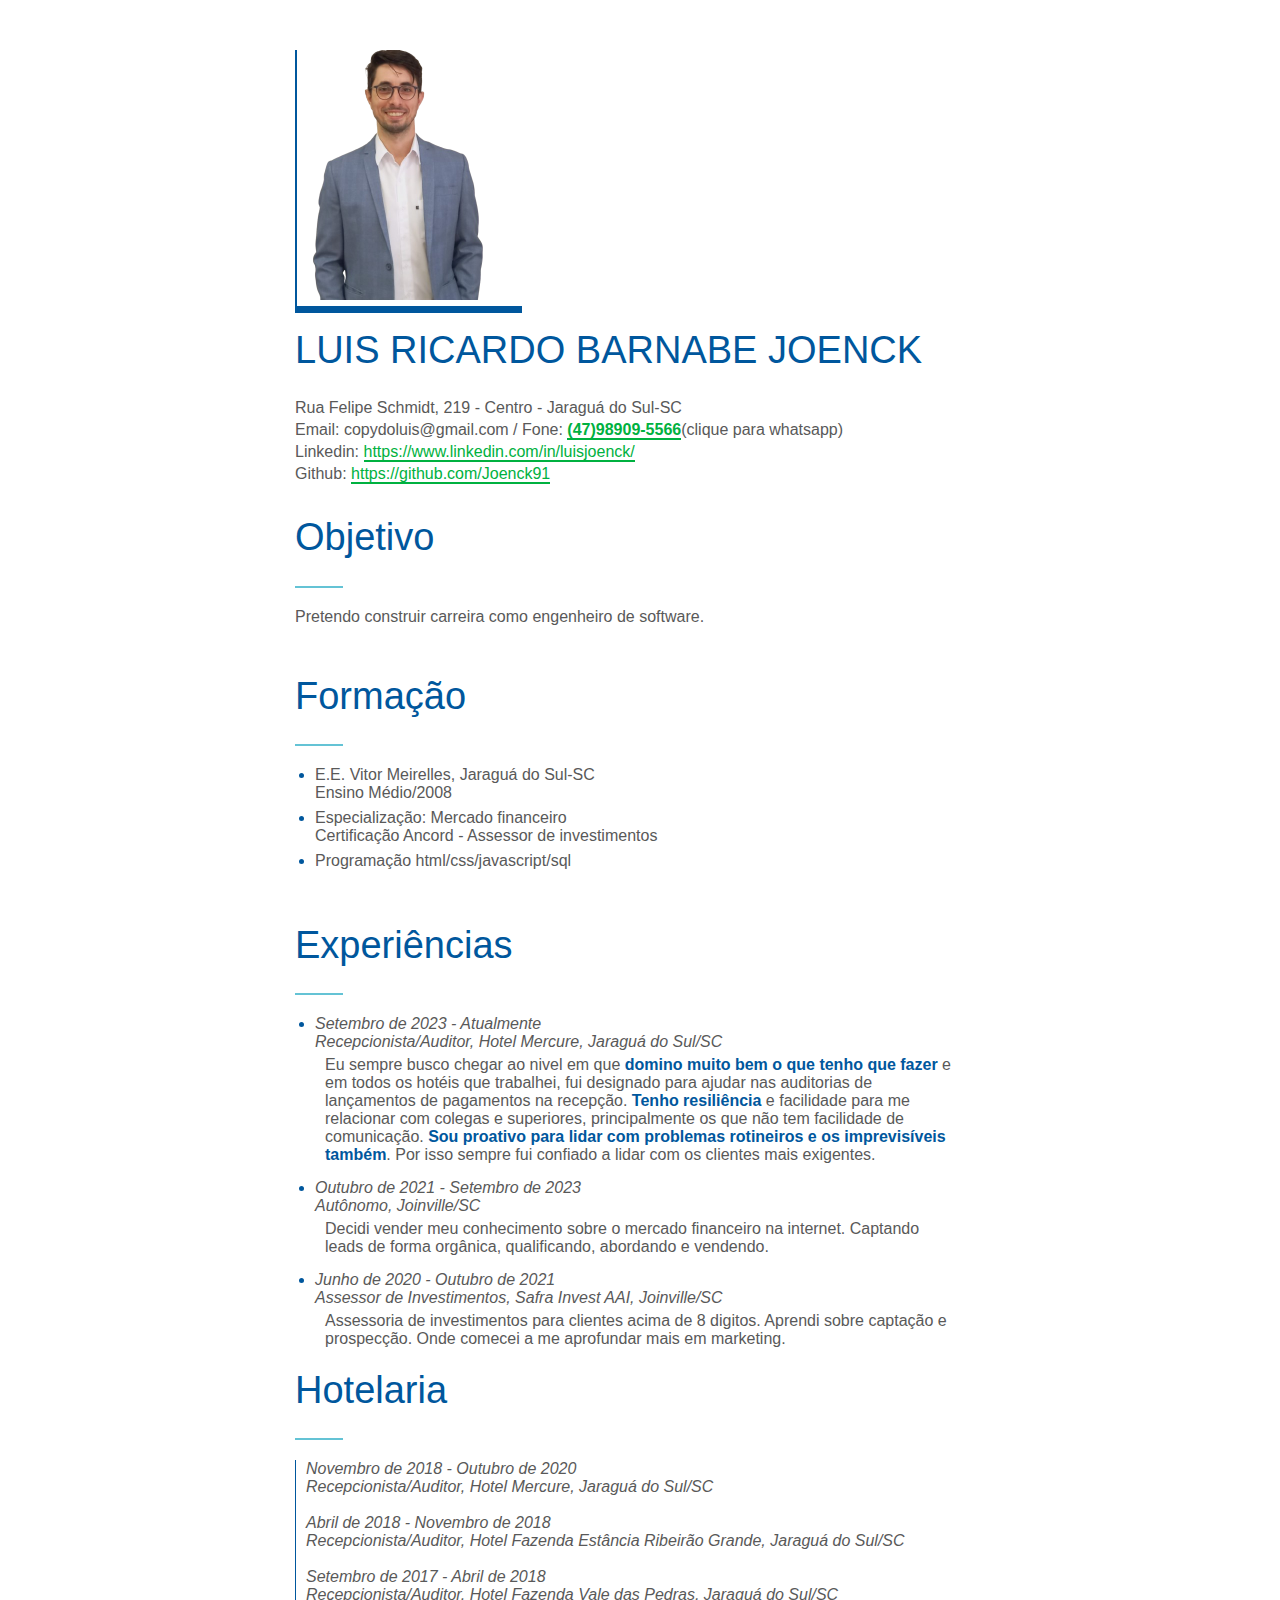
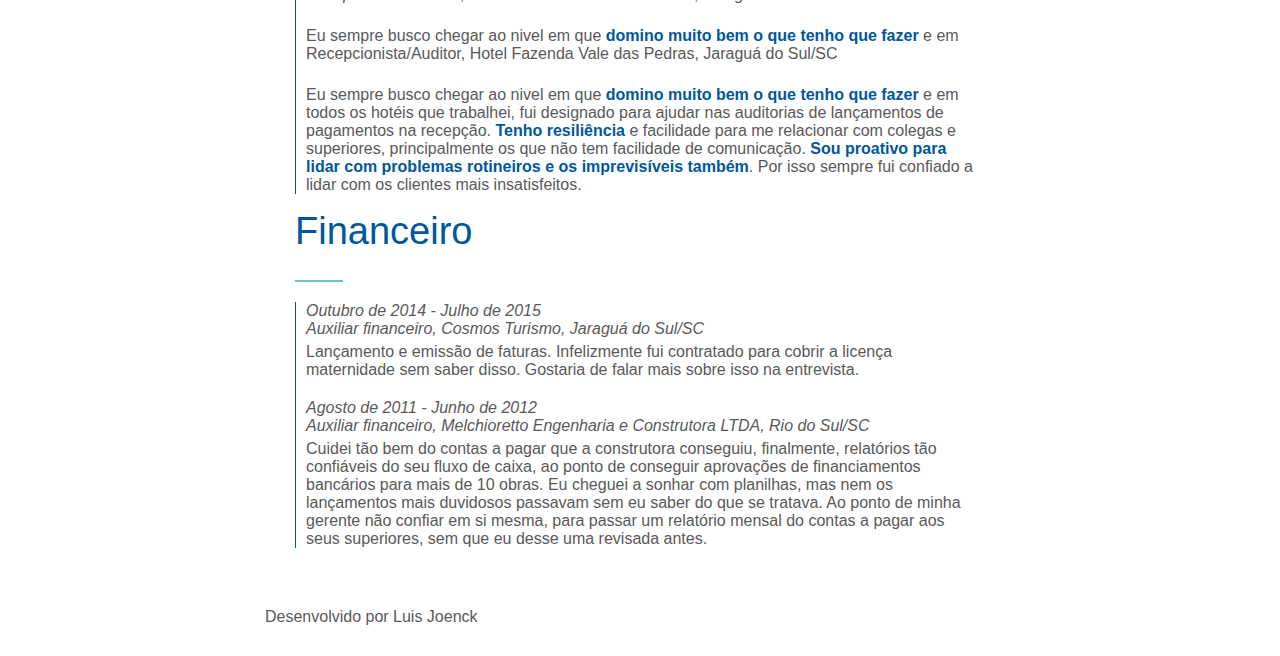
==== commit 0f6ca43d: "Últimas atualizações- Correção de duplicidades" ====
--- a/index.html
+++ b/index.html
@@ -22,7 +22,6 @@
             <h1>LUIS RICARDO BARNABE JOENCK</h1>
             <p>Rua Felipe Schmidt, 219 - Centro - Jaraguá do Sul-SC<br> Email: copydoluis@gmail.com / Fone: <strong> <a href="https://api.whatsapp.com/send/?phone=5547989095566" target="_blank">(47)98909-5566</a></strong>(clique para whatsapp)<br>Linkedin: <a href="https://www.linkedin.com/in/luisjoenck/" target="_blank">https://www.linkedin.com/in/luisjoenck/</a><br>Github: <a href="https://github.com/Joenck91" target="_blank">https://github.com/Joenck91</a></p>
         </header>
-        <div class="box-icons"><!--Esta com display:none? Para impressão.-->
         <div class="box-icons"><!--Esta com display:none? Para impressão.-->
             <div class="redes">
                 <a href="https://www.instagram.com/luisjoenck/" class="icones" target="_blank">Q</a>
@@ -154,34 +153,14 @@
                 </p>
             </div>
         </div>
-        <div><!--EXPERIENCIAS NO FINANCEIRO-->
-            <h3>Financeiro</h3>
-            <div class="border-left financeiro">
-                <em>
-                    Outubro de 2014 - Julho de 2015<br>
-                    Auxiliar financeiro, Cosmos Turismo, Jaraguá do Sul/SC
-                </em>
-                <p>
-                    Lançamento e emissão de faturas. Infelizmente fui contratado para cobrir a licença maternidade sem saber
-                    disso. Gostaria de falar mais sobre isso na entrevista.
-                </p>
-                <em>
-                    Agosto de 2011 - Junho de 2012<br>
-                    Auxiliar financeiro, Melchioretto Engenharia e Construtora LTDA, Rio do Sul/SC
-                </em>
-                <p>
-                    Cuidei tão bem do contas a pagar que a construtora conseguiu, finalmente, relatórios tão confiáveis do
-                    seu fluxo de caixa, ao ponto de conseguir aprovações de financiamentos bancários para mais de 10 obras.
-                    Eu cheguei a sonhar com planilhas, mas nem os lançamentos mais duvidosos passavam sem eu saber do que se
-                    tratava. Ao ponto de minha gerente não confiar em si mesma, para passar um relatório mensal do contas a
-                    pagar aos seus superiores, sem que eu desse uma revisada antes.
-                </p>
-
-            </div>
-        </div>
 
     </section>
     
     
 </body>
+<footer>
+    <div class="footer">
+        <p>Desenvolvido por Luis Joenck</p>
+    </div>
+</footer>
 </html>--- a/style.css
+++ b/style.css
@@ -96,9 +96,6 @@
 .formacao li{
     margin-bottom: 7px;
 }
-.formacao li{
-    margin-bottom: 7px;
-}
 .box-img{
     width: fit-content;
     border-left: solid 2px  #00579d;
